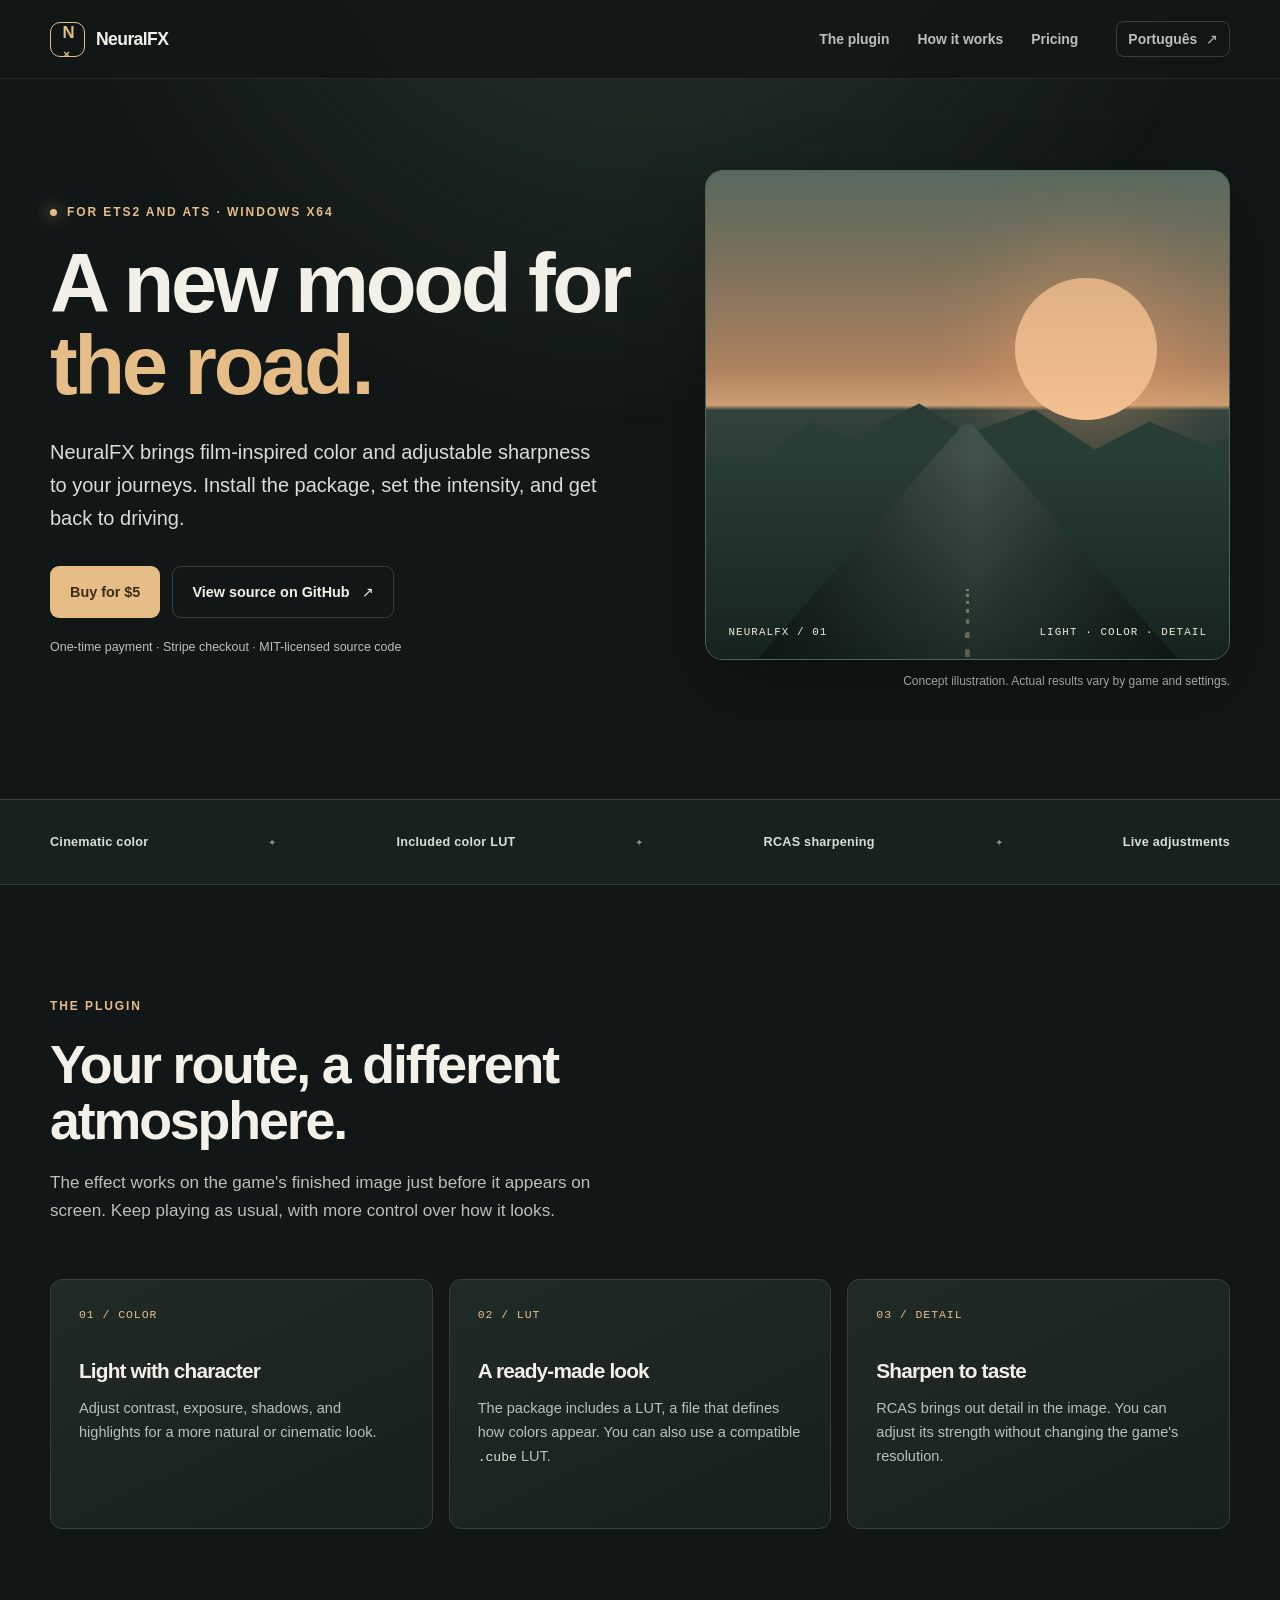
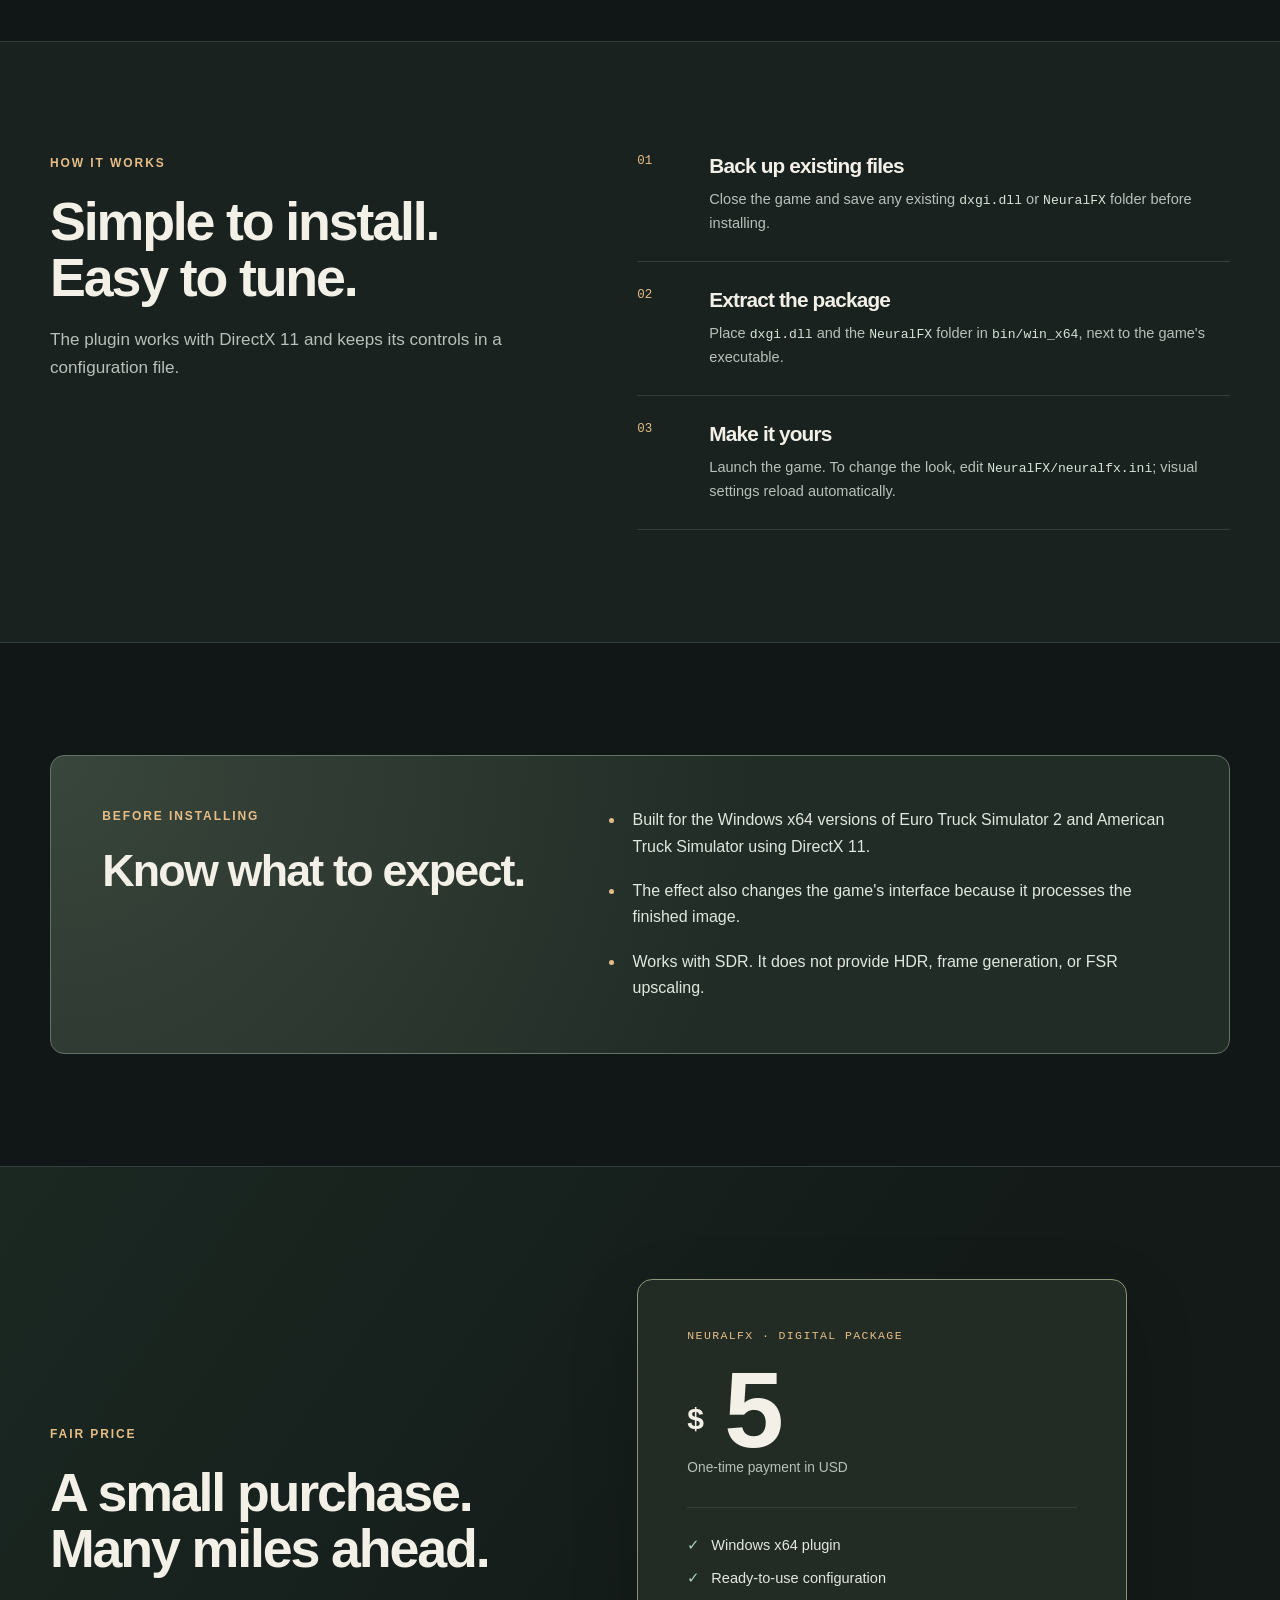
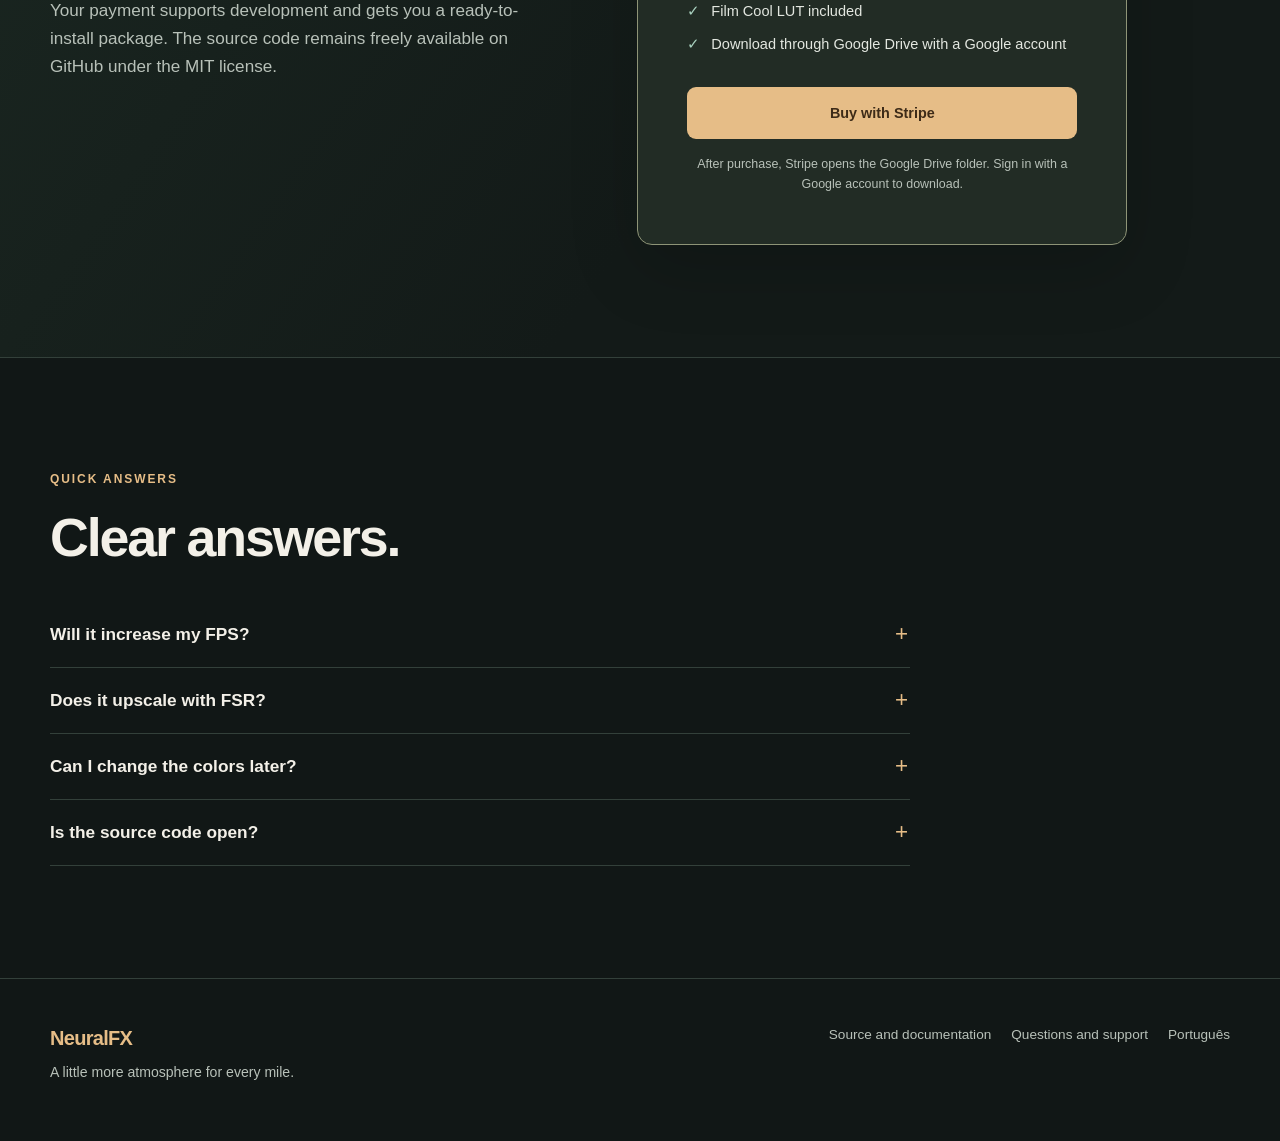
==== site/en/index.html @ a1a9a32c "feat: add bilingual static storefront" ====
<!doctype html>
<html lang="en">
<head>
  <meta charset="utf-8">
  <meta name="viewport" content="width=device-width, initial-scale=1">
  <meta name="theme-color" content="#111716">
  <meta name="description" content="NeuralFX gives ETS2 and ATS a cinematic look with adjustable color, a LUT, and RCAS sharpening. Windows x64 package for $5.">
  <title>NeuralFX — A new mood for the road</title>
  <link rel="icon" type="image/svg+xml" href="../favicon.svg">
  <link rel="alternate" hreflang="en" href="./">
  <link rel="alternate" hreflang="pt-BR" href="../">
  <link rel="stylesheet" href="../styles/base.css">
  <link rel="stylesheet" href="../styles/sections.css">
  <script src="../checkout-config.js" defer></script>
  <script src="../main.js" defer></script>
</head>
<body>
  <a class="skip-link" href="#content">Skip to content</a>
  <header class="site-header">
    <div class="container header-inner">
      <a class="brand" href="../" aria-label="NeuralFX, home"><span class="brand-mark" aria-hidden="true">N<span>×</span></span><span>NeuralFX</span></a>
      <nav class="nav" aria-label="Main navigation">
        <a href="#plugin">The plugin</a>
        <a href="#how-it-works">How it works</a>
        <a href="#pricing">Pricing</a>
      </nav>
      <a class="language-link" href="../" lang="pt-BR" hreflang="pt-BR">Português <span aria-hidden="true">↗</span></a>
    </div>
  </header>

  <main id="content">
    <section class="hero container" aria-labelledby="hero-title">
      <div class="hero-copy">
        <p class="eyebrow"><span class="status-dot" aria-hidden="true"></span> For ETS2 and ATS · Windows x64</p>
        <h1 id="hero-title">A new mood for <em>the road.</em></h1>
        <p class="hero-lead">NeuralFX brings film-inspired color and adjustable sharpness to your journeys. Install the package, set the intensity, and get back to driving.</p>
        <div class="hero-actions">
          <a class="button button-primary checkout-link" data-checkout data-ready-label="Buy for $5" aria-disabled="true">Checkout coming soon</a>
          <a class="button button-secondary" href="https://github.com/aleksanderpalamar/plugin-fsr-est2-ats">View source on GitHub <span aria-hidden="true">↗</span></a>
        </div>
        <p class="hero-small">One-time payment · Stripe checkout · MIT-licensed source code</p>
      </div>
      <div class="hero-art">
        <div class="visual" role="img" aria-label="Illustration of a road at sunset representing the plugin's color treatment">
          <div class="visual-sun"></div>
          <div class="visual-horizon"></div>
          <div class="visual-road"></div>
          <div class="visual-line"></div>
          <div class="visual-label"><span>NEURALFX / 01</span><strong>LIGHT · COLOR · DETAIL</strong></div>
        </div>
        <p class="visual-note">Concept illustration. Actual results vary by game and settings.</p>
      </div>
    </section>

    <section class="feature-strip" aria-label="Key features">
      <div class="container feature-strip-inner">
        <span>Cinematic color</span><span aria-hidden="true">✦</span>
        <span>Included color LUT</span><span aria-hidden="true">✦</span>
        <span>RCAS sharpening</span><span aria-hidden="true">✦</span>
        <span>Live adjustments</span>
      </div>
    </section>

    <section class="section container" id="plugin" aria-labelledby="plugin-title">
      <div class="section-heading"><p class="eyebrow">The plugin</p><h2 id="plugin-title">Your route, a different atmosphere.</h2><p>The effect works on the game's finished image just before it appears on screen. Keep playing as usual, with more control over how it looks.</p></div>
      <div class="feature-grid">
        <article class="feature-card">
          <span class="feature-number">01 / COLOR</span>
          <h3>Light with character</h3>
          <p>Adjust contrast, exposure, shadows, and highlights for a more natural or cinematic look.</p>
        </article>
        <article class="feature-card">
          <span class="feature-number">02 / LUT</span>
          <h3>A ready-made look</h3>
          <p>The package includes a LUT, a file that defines how colors appear. You can also use a compatible <code>.cube</code> LUT.</p>
        </article>
        <article class="feature-card">
          <span class="feature-number">03 / DETAIL</span>
          <h3>Sharpen to taste</h3>
          <p>RCAS brings out detail in the image. You can adjust its strength without changing the game's resolution.</p>
        </article>
      </div>
    </section>

    <section class="section process-section" id="how-it-works" aria-labelledby="process-title">
      <div class="container process-layout">
        <div class="section-heading"><p class="eyebrow">How it works</p><h2 id="process-title">Simple to install. Easy to tune.</h2><p>The plugin works with DirectX 11 and keeps its controls in a configuration file.</p></div>
        <ol class="steps">
          <li><span>01</span><div><h3>Back up existing files</h3><p>Close the game and save any existing <code>dxgi.dll</code> or <code>NeuralFX</code> folder before installing.</p></div></li>
          <li><span>02</span><div><h3>Extract the package</h3><p>Place <code>dxgi.dll</code> and the <code>NeuralFX</code> folder in <code>bin/win_x64</code>, next to the game's executable.</p></div></li>
          <li><span>03</span><div><h3>Make it yours</h3><p>Launch the game. To change the look, edit <code>NeuralFX/neuralfx.ini</code>; visual settings reload automatically.</p></div></li>
        </ol>
      </div>
    </section>

    <section class="section container" aria-labelledby="scope-title">
      <div class="scope-panel"><div><p class="eyebrow">Before installing</p><h2 id="scope-title">Know what to expect.</h2></div><ul><li>Built for the Windows x64 versions of Euro Truck Simulator 2 and American Truck Simulator using DirectX 11.</li><li>The effect also changes the game's interface because it processes the finished image.</li><li>Works with SDR. It does not provide HDR, frame generation, or FSR upscaling.</li></ul></div>
    </section>

    <section class="section pricing-section" id="pricing" aria-labelledby="price-title">
      <div class="container pricing-layout">
        <div class="section-heading"><p class="eyebrow">Fair price</p><h2 id="price-title">A small purchase. Many miles ahead.</h2><p>Your payment supports development and gets you a ready-to-install package. The source code remains freely available on GitHub under the MIT license.</p></div>
        <div class="price-card">
          <p class="price-label">NEURALFX · DIGITAL PACKAGE</p>
          <p class="price"><span>$</span> 5</p>
          <p class="price-frequency">One-time payment in USD</p>
          <ul>
            <li>Windows x64 plugin</li>
            <li>Ready-to-use configuration</li>
            <li>Film Cool LUT included</li>
            <li>Download through Google Drive with a Google account</li>
          </ul>
          <a class="button button-primary checkout-link" data-checkout data-ready-label="Buy with Stripe" aria-disabled="true">Checkout coming soon</a>
          <p class="checkout-status" data-checkout-status data-ready-text="After purchase, Stripe opens the Google Drive folder. Sign in with a Google account to download.">Checkout opens after the download is configured.</p>
        </div>
      </div>
    </section>

    <section class="section container faq-section" aria-labelledby="faq-title">
      <div class="section-heading"><p class="eyebrow">Quick answers</p><h2 id="faq-title">Clear answers.</h2></div>
      <div class="faq-list">
        <details><summary>Will it increase my FPS?</summary><p>No. The focus is image quality. Extra processing can affect performance depending on your computer and chosen settings.</p></details>
        <details><summary>Does it upscale with FSR?</summary><p>No. It uses RCAS sharpening, but it does not increase resolution or generate frames.</p></details>
        <details><summary>Can I change the colors later?</summary><p>Yes. Adjust the settings in <code>neuralfx.ini</code> and replace the <code>.cube</code> LUT with another compatible one.</p></details>
        <details><summary>Is the source code open?</summary><p>Yes. The project is on <a href="https://github.com/aleksanderpalamar/plugin-fsr-est2-ats">GitHub</a> under the MIT license. Buying the package supports the project.</p></details>
      </div>
    </section>
  </main>

  <footer class="site-footer"><div class="container footer-inner"><div><span class="brand footer-brand">NeuralFX</span><p>A little more atmosphere for every mile.</p></div><div class="footer-links"><a href="https://github.com/aleksanderpalamar/plugin-fsr-est2-ats">Source and documentation</a><a href="https://github.com/aleksanderpalamar/plugin-fsr-est2-ats/issues">Questions and support</a><a href="../" lang="pt-BR" hreflang="pt-BR">Português</a></div></div></footer>
</body>
</html>
---- site/styles/base.css ----
:root {
  color-scheme: dark;
  --canvas: #111716;
  --surface: #19211f;
  --surface-soft: #202a27;
  --border: #33403a;
  --text: #f3f0e8;
  --muted: #b8c1b9;
  --accent: #e6bd87;
  --accent-dark: #3d2b18;
  --mint: #a9d1bf;
  font-family: "Aptos", "Segoe UI", "Helvetica Neue", Arial, sans-serif;
  font-synthesis: none;
  text-rendering: optimizeLegibility;
}

* { box-sizing: border-box; }
html { scroll-behavior: smooth; }
body { margin: 0; min-width: 320px; background: var(--canvas); color: var(--text); }
body::before { position: fixed; inset: 0; z-index: -1; content: ""; pointer-events: none; background: radial-gradient(circle at 50% -20%, #2a3830 0, transparent 48%); }
a { color: inherit; }
a:focus-visible, summary:focus-visible { outline: 2px solid var(--accent); outline-offset: 4px; }
button, a { -webkit-tap-highlight-color: transparent; }
code { color: #d7e5d9; font: 0.9em "Cascadia Code", "Consolas", monospace; overflow-wrap: anywhere; }
.container { width: min(100% - 48px, 1180px); margin-inline: auto; }
.skip-link { position: absolute; z-index: 20; top: -80px; left: 16px; padding: 12px 16px; background: var(--accent); color: var(--accent-dark); }
.skip-link:focus { top: 12px; }
.site-header { position: sticky; top: 0; z-index: 10; border-bottom: 1px solid rgba(231, 240, 227, 0.09); background: rgba(17, 23, 22, 0.92); backdrop-filter: blur(16px); }
.header-inner { min-height: 78px; display: flex; align-items: center; gap: 28px; }
.brand { display: inline-flex; align-items: center; gap: 11px; font-size: 1.1rem; font-weight: 750; letter-spacing: -0.035em; text-decoration: none; white-space: nowrap; }
.brand-mark { display: grid; place-items: center; position: relative; width: 35px; height: 35px; border: 1px solid var(--accent); border-radius: 10px; color: var(--accent); font-size: 1.05rem; letter-spacing: -0.12em; }
.brand-mark span { font-size: 0.72rem; transform: translate(-2px, 5px); }
.nav { display: flex; align-items: center; gap: 28px; margin-left: auto; }
.nav a, .language-link { color: var(--muted); font-size: 0.87rem; font-weight: 600; text-decoration: none; transition: color 150ms ease; }
.nav a:hover, .language-link:hover, .footer-links a:hover { color: var(--accent); }
.language-link { margin-left: 10px; padding: 9px 11px; border: 1px solid var(--border); border-radius: 8px; white-space: nowrap; }
.language-link span { margin-left: 5px; }
.eyebrow { display: flex; align-items: center; gap: 10px; margin: 0 0 20px; color: var(--accent); font-size: 0.75rem; font-weight: 800; letter-spacing: 0.16em; text-transform: uppercase; }
.status-dot { width: 7px; height: 7px; border-radius: 50%; background: var(--accent); box-shadow: 0 0 15px var(--accent); }
h1, h2, h3, p { margin-top: 0; }
h1, h2, h3 { letter-spacing: -0.04em; }
h1 { font-size: clamp(3.3rem, 6.5vw, 6.1rem); line-height: 0.99; }
h2 { font-size: clamp(2.35rem, 4.2vw, 4rem); line-height: 1.04; }
h3 { font-size: 1.3rem; line-height: 1.2; }
p, li { line-height: 1.65; }
.button { min-height: 52px; display: inline-flex; align-items: center; justify-content: center; gap: 12px; padding: 13px 19px; border: 1px solid transparent; border-radius: 9px; font-size: 0.9rem; font-weight: 750; text-align: center; text-decoration: none; transition: transform 150ms ease, background-color 150ms ease, border-color 150ms ease; }
.button[href]:hover { transform: translateY(-2px); }
.button-primary { background: var(--accent); color: var(--accent-dark); }
.button-primary[href]:hover { background: #f6ce99; }
.button-secondary { border-color: var(--border); color: var(--text); }
.button-secondary:hover { border-color: var(--accent); }
.button[aria-disabled="true"] { background: #43504a; color: #d9ded8; cursor: not-allowed; }
.section { padding-block: 112px; scroll-margin-top: 72px; }
.section-heading { max-width: 590px; }
.section-heading h2 { margin-bottom: 20px; }
.section-heading > p:last-child { color: var(--muted); font-size: 1.07rem; }
.site-footer { padding: 48px 0 56px; border-top: 1px solid var(--border); }
.footer-inner { display: flex; justify-content: space-between; gap: 32px; }
.footer-brand { color: var(--accent); font-size: 1.25rem; }
.site-footer p { margin: 11px 0 0; color: var(--muted); font-size: 0.88rem; }
.footer-links { display: flex; flex-wrap: wrap; align-items: start; justify-content: end; gap: 20px; }
.footer-links a { color: var(--muted); font-size: 0.85rem; text-decoration: none; }

@media (max-width: 700px) {
  .container { width: min(100% - 32px, 1180px); }
  .header-inner { min-height: 68px; gap: 12px; }
  .nav { display: none; }
  .language-link { margin-left: auto; }
  .section { padding-block: 76px; }
  .footer-inner { flex-direction: column; }
  .footer-links { justify-content: start; }
}

@media (prefers-reduced-motion: reduce) {
  html { scroll-behavior: auto; }
  .button, .nav a, .language-link { transition: none; }
}
---- site/styles/sections.css ----
.hero { min-height: 720px; display: grid; grid-template-columns: 1.06fr 0.94fr; align-items: center; gap: clamp(32px, 5vw, 76px); padding-block: 75px 92px; }
.hero-copy { max-width: 650px; }
.hero h1 { margin-bottom: 29px; }
.hero h1 em { display: block; color: var(--accent); font-style: normal; }
.hero-lead { max-width: 560px; margin-bottom: 31px; color: #d7ded5; font-size: clamp(1.1rem, 1.7vw, 1.25rem); }
.hero-actions { display: flex; flex-wrap: wrap; gap: 12px; }
.hero-small { margin: 19px 0 0; color: var(--muted); font-size: 0.78rem; }
.hero-art { min-width: 0; }
.visual { position: relative; isolation: isolate; height: 490px; overflow: hidden; border: 1px solid #526458; border-radius: 18px; background: linear-gradient(180deg, #637468 0%, #b78863 40%, #d4a377 48%, #33443e 49%, #15231f 100%); box-shadow: 0 28px 80px rgba(0, 0, 0, 0.28); }
.visual::after { position: absolute; inset: 0; z-index: 3; content: ""; background: linear-gradient(180deg, rgba(13, 27, 22, 0.12) 20%, transparent 58%, rgba(8, 18, 16, 0.6)); pointer-events: none; }
.visual-sun { position: absolute; top: 22%; left: 59%; width: 142px; height: 142px; border-radius: 50%; background: #f9c493; box-shadow: 0 0 82px 30px rgba(250, 171, 112, 0.33); }
.visual-horizon { position: absolute; inset: 37% -8% 0; background: #293e36; clip-path: polygon(0 38%, 7% 33%, 15% 36%, 24% 23%, 31% 28%, 42% 17%, 50% 27%, 61% 19%, 71% 32%, 80% 23%, 90% 31%, 100% 20%, 100% 100%, 0 100%); }
.visual-road { position: absolute; z-index: 1; left: 9%; bottom: -1%; width: 82%; height: 49%; background: linear-gradient(90deg, #17201e, #42544b 52%, #17201e); clip-path: polygon(49% 0, 51% 0, 100% 100%, 0 100%); }
.visual-line { position: absolute; z-index: 2; bottom: 0; left: 49.5%; width: 1%; height: 41%; transform: perspective(120px) rotateX(42deg); transform-origin: bottom; background: repeating-linear-gradient(180deg, #efd9b7 0 11px, transparent 11px 31px); opacity: 0.85; }
.visual-label { position: absolute; z-index: 4; right: 22px; bottom: 21px; left: 22px; display: flex; justify-content: space-between; gap: 12px; color: #f5e9d7; font: 0.68rem "Cascadia Code", "Consolas", monospace; letter-spacing: 0.1em; }
.visual-label strong { font-weight: 500; }
.visual-note { margin: 12px 0 0; color: var(--muted); font-size: 0.75rem; text-align: right; }
.feature-strip { border-block: 1px solid var(--border); background: #18211e; }
.feature-strip-inner { min-height: 84px; display: flex; align-items: center; justify-content: space-between; gap: 16px; color: #d9dfd6; font-size: 0.79rem; font-weight: 700; letter-spacing: 0.02em; }
.feature-strip-inner span:nth-child(even) { color: #799489; font-size: 0.65rem; }
.feature-grid { display: grid; grid-template-columns: repeat(3, 1fr); gap: 16px; margin-top: 54px; }
.feature-card { min-height: 250px; padding: 28px; border: 1px solid var(--border); border-radius: 12px; background: linear-gradient(155deg, #202a26, #18201e); }
.feature-number { display: block; margin-bottom: 38px; color: var(--accent); font: 0.72rem "Cascadia Code", "Consolas", monospace; letter-spacing: 0.08em; }
.feature-card h3 { margin-bottom: 12px; }
.feature-card p { margin: 0; color: var(--muted); font-size: 0.91rem; }
.process-section { border-block: 1px solid var(--border); background: #19221f; }
.process-layout { display: grid; grid-template-columns: 0.9fr 1.1fr; align-items: start; gap: clamp(40px, 8vw, 110px); }
.steps { margin: 0; padding: 0; list-style: none; }
.steps li { display: grid; grid-template-columns: 54px 1fr; gap: 18px; padding: 26px 0; border-bottom: 1px solid var(--border); }
.steps li:first-child { padding-top: 0; }
.steps li > span { color: var(--accent); font: 0.78rem "Cascadia Code", "Consolas", monospace; }
.steps h3 { margin-bottom: 8px; }
.steps p { margin: 0; color: var(--muted); font-size: 0.91rem; }
.scope-panel { display: grid; grid-template-columns: 0.85fr 1.15fr; gap: clamp(28px, 6vw, 80px); padding: clamp(28px, 4vw, 54px); border: 1px solid #647368; border-radius: 14px; background: radial-gradient(circle at 0 0, #39463b, #222c27 58%); }
.scope-panel h2 { max-width: 430px; margin-bottom: 0; font-size: clamp(2rem, 3.5vw, 3.15rem); }
.scope-panel ul { display: grid; gap: 18px; margin: 0; padding-left: 22px; color: #e0e7de; }
.scope-panel li { padding-left: 7px; }
.scope-panel li::marker { color: var(--accent); }
.pricing-section { border-block: 1px solid var(--border); background: linear-gradient(125deg, #1b2822, #131a18 60%); }
.pricing-layout { display: grid; grid-template-columns: 0.9fr 1.1fr; align-items: center; gap: clamp(40px, 8vw, 120px); }
.price-card { max-width: 490px; padding: clamp(28px, 5vw, 49px); border: 1px solid #8e9477; border-radius: 15px; background: #222c25; box-shadow: 0 24px 70px rgba(0, 0, 0, 0.16); }
.price-label { margin-bottom: 15px; color: var(--accent); font: 0.72rem "Cascadia Code", "Consolas", monospace; letter-spacing: 0.12em; }
.price { margin-bottom: -7px; font-size: clamp(4.4rem, 9vw, 6.7rem); font-weight: 760; line-height: 1; letter-spacing: -0.08em; }
.price span { font-size: 0.28em; letter-spacing: -0.03em; vertical-align: middle; }
.price-frequency { color: var(--muted); font-size: 0.86rem; }
.price-card ul { display: grid; gap: 9px; margin: 27px 0 31px; padding: 25px 0 0; border-top: 1px solid var(--border); list-style: none; }
.price-card li { display: flex; gap: 11px; color: #e3e7e0; font-size: 0.91rem; }
.price-card li::before { content: "✓"; color: var(--mint); font-weight: 800; }
.price-card .button { width: 100%; }
.checkout-status { margin: 15px 0 0; color: var(--muted); font-size: 0.78rem; text-align: center; }
.faq-section .section-heading { margin-bottom: 36px; }
.faq-list { max-width: 860px; }
.faq-list details { border-bottom: 1px solid var(--border); }
.faq-list summary { position: relative; padding: 22px 42px 22px 0; cursor: pointer; font-size: 1.08rem; font-weight: 700; list-style: none; }
.faq-list summary::-webkit-details-marker { display: none; }
.faq-list summary::after { position: absolute; top: 19px; right: 2px; content: "+"; color: var(--accent); font-size: 1.4rem; font-weight: 400; }
.faq-list details[open] summary::after { content: "−"; }
.faq-list details p { max-width: 730px; margin: 0 0 22px; color: var(--muted); font-size: 0.92rem; }
.faq-list details a { color: var(--accent); }

@media (max-width: 950px) {
  .hero { min-height: 0; grid-template-columns: 1fr; padding-block: 65px 80px; }
  .hero-copy { max-width: 760px; }
  .hero-art { max-width: 760px; }
  .visual { height: 390px; }
  .process-layout, .pricing-layout { grid-template-columns: 1fr; }
  .price-card { max-width: 620px; }
}

@media (max-width: 700px) {
  .hero { padding-block: 57px 64px; }
  .hero-actions { align-items: stretch; flex-direction: column; }
  .visual { height: 310px; }
  .visual-sun { width: 105px; height: 105px; }
  .visual-label { font-size: 0.56rem; }
  .feature-strip-inner { min-height: 92px; justify-content: center; flex-wrap: wrap; gap: 6px 13px; padding-block: 18px; }
  .feature-strip-inner span:nth-child(even) { display: none; }
  .feature-grid { grid-template-columns: 1fr; margin-top: 38px; }
  .feature-card { min-height: 0; }
  .feature-number { margin-bottom: 23px; }
  .scope-panel { grid-template-columns: 1fr; }
  .scope-panel ul { padding-left: 19px; }
  .steps li { grid-template-columns: 38px 1fr; gap: 10px; }
}
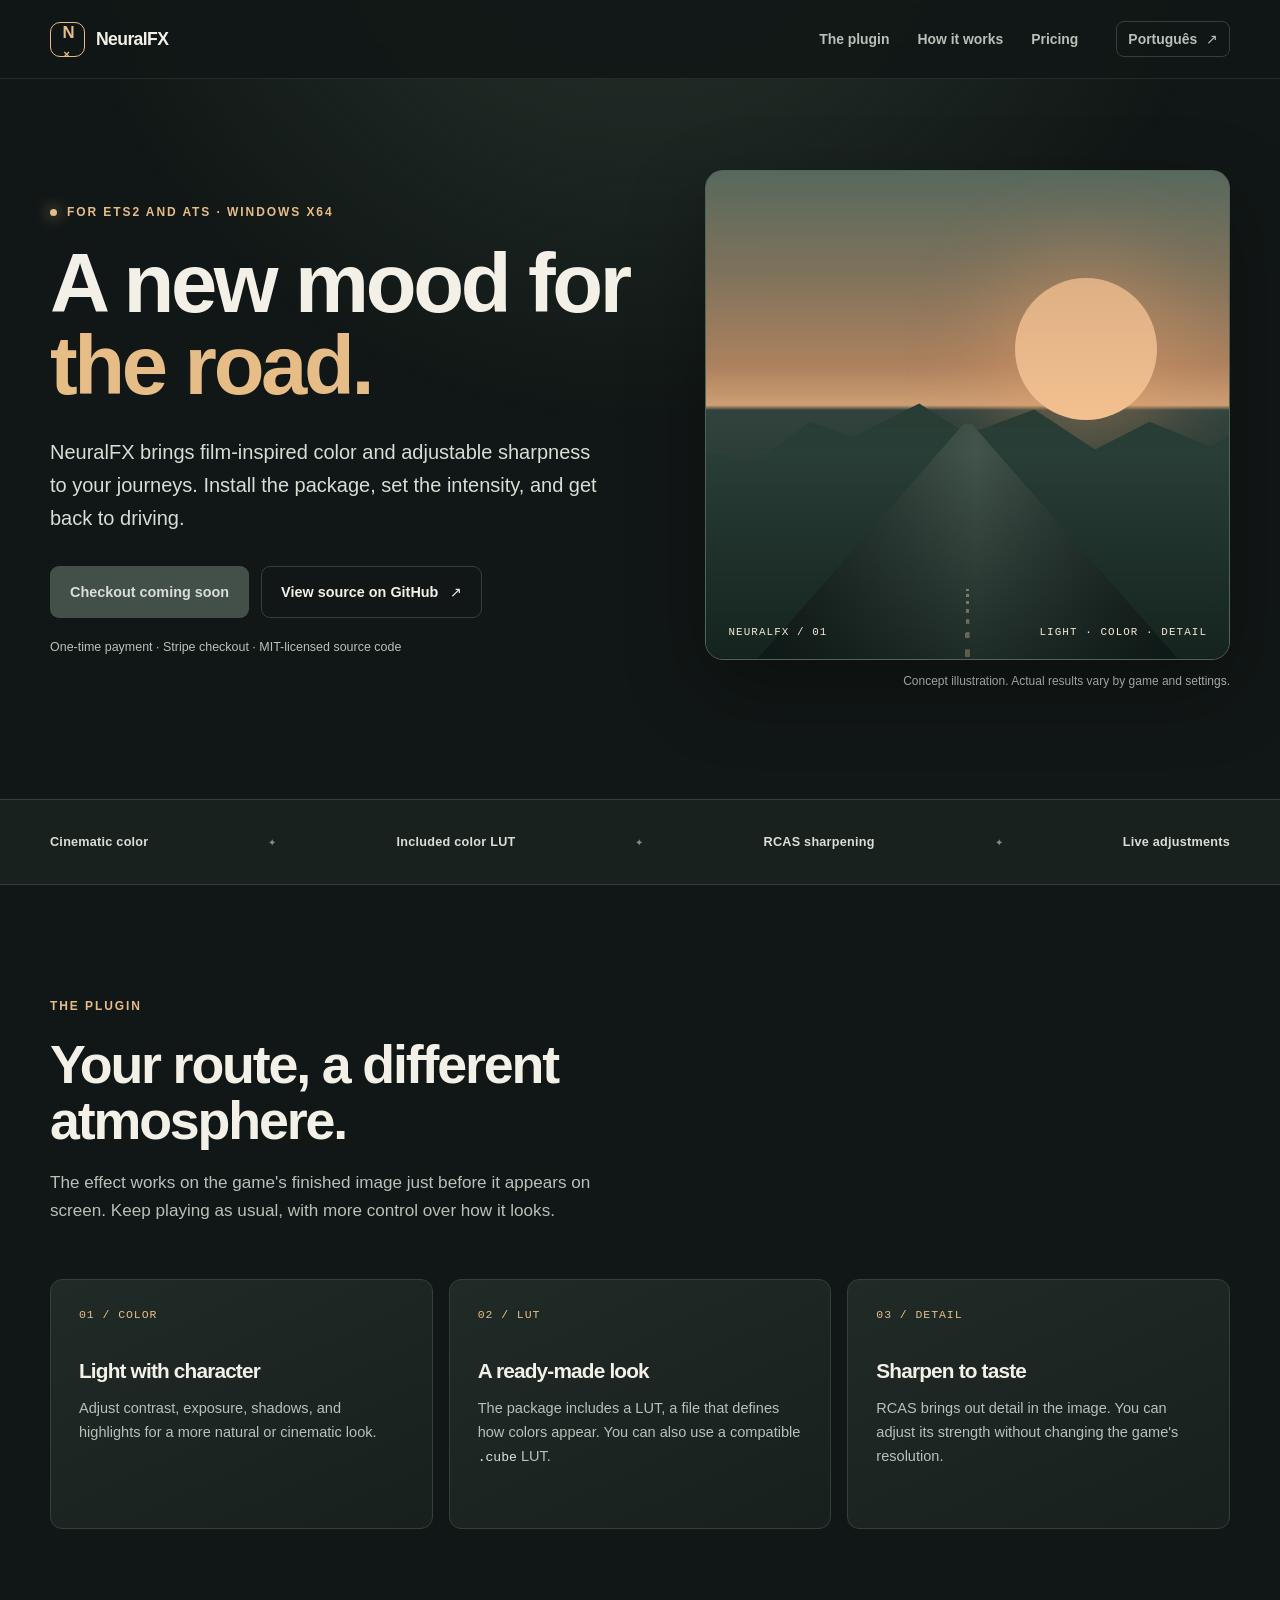
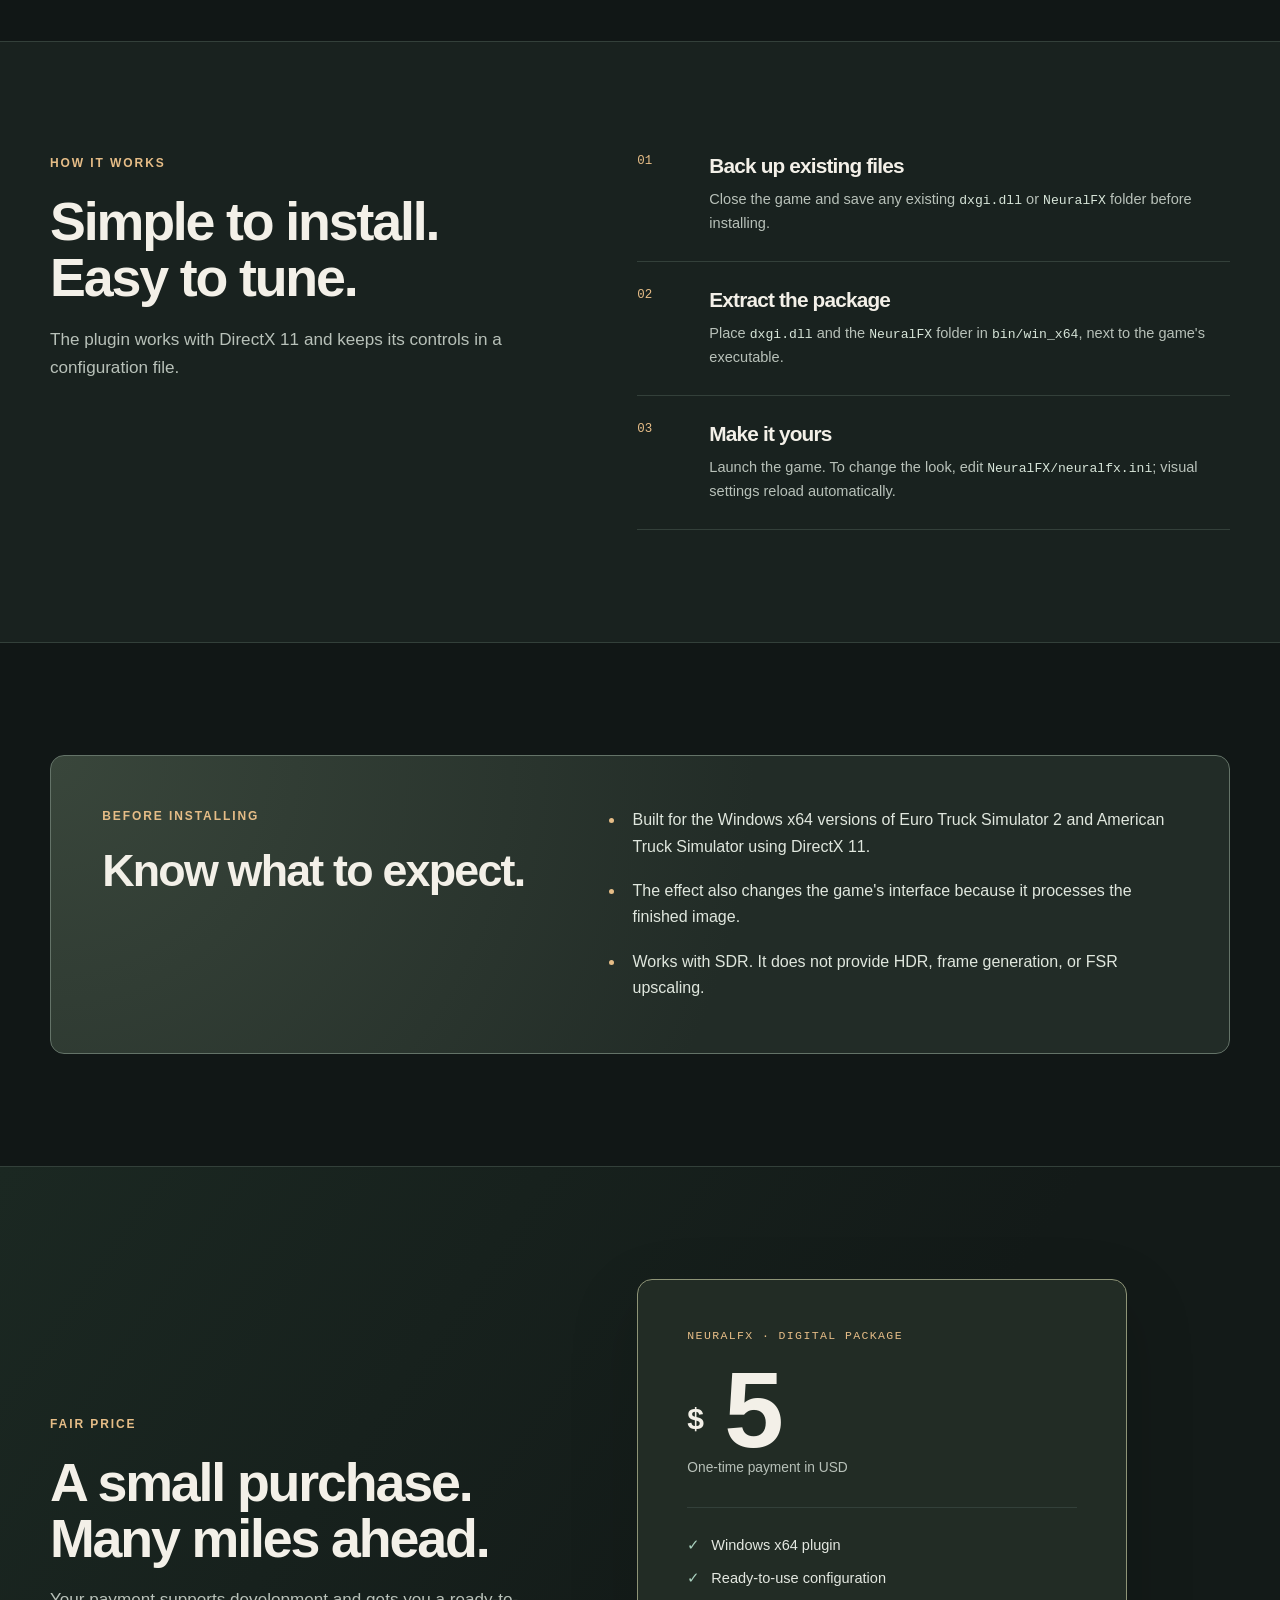
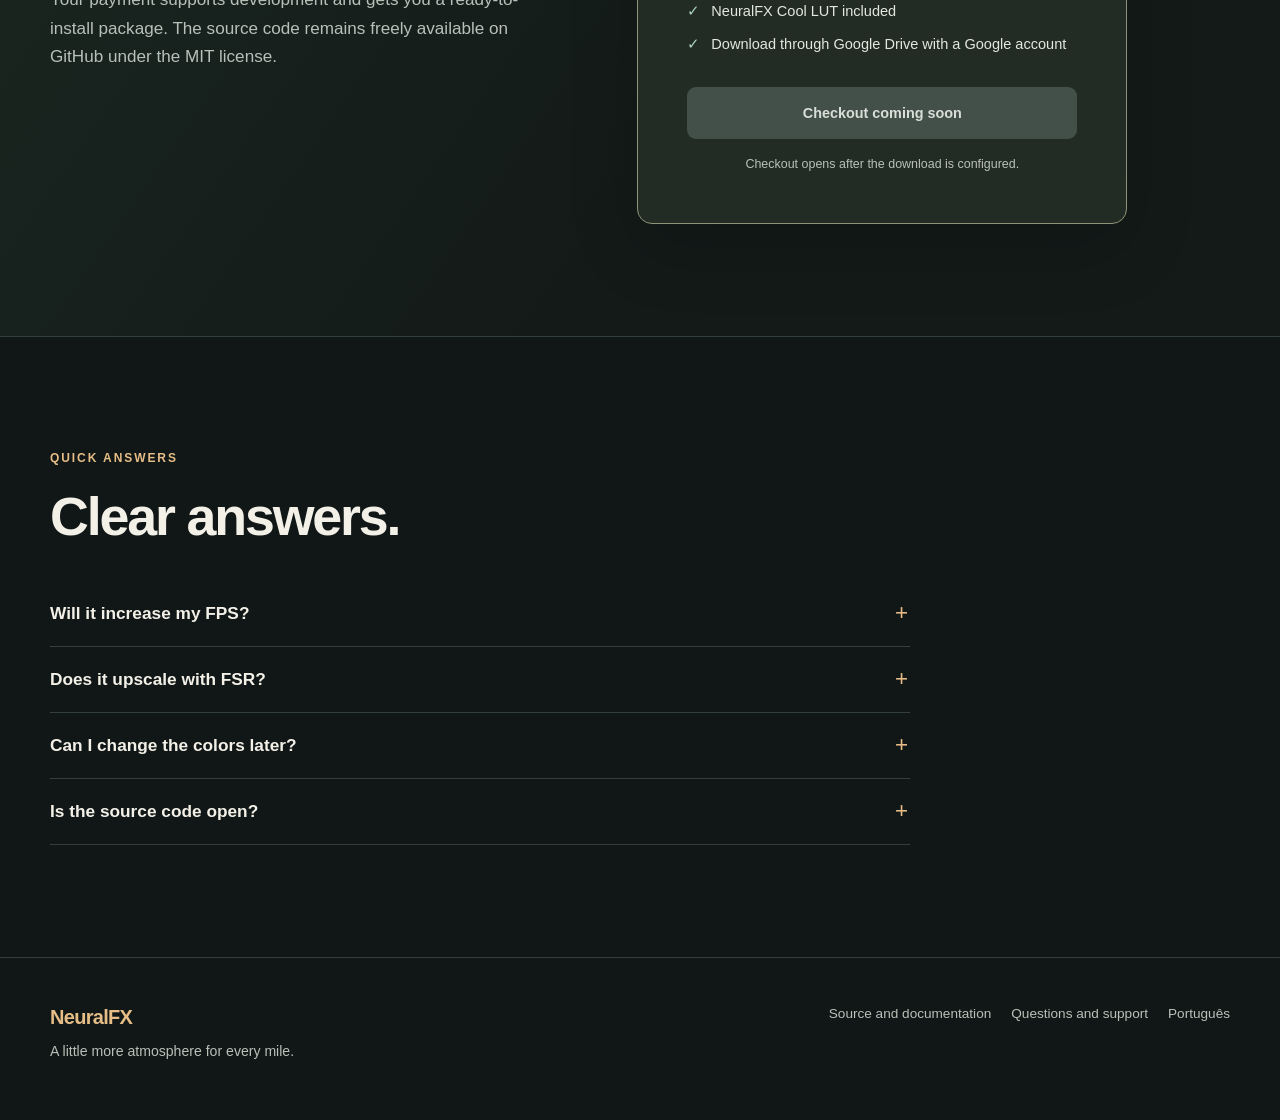
==== commit fc900e04: "fix: include license notices and replace bundled LUT" ====
--- a/site/en/index.html
+++ b/site/en/index.html
@@ -107,7 +107,7 @@
           <ul>
             <li>Windows x64 plugin</li>
             <li>Ready-to-use configuration</li>
-            <li>Film Cool LUT included</li>
+            <li>NeuralFX Cool LUT included</li>
             <li>Download through Google Drive with a Google account</li>
           </ul>
           <a class="button button-primary checkout-link" data-checkout data-ready-label="Buy with Stripe" aria-disabled="true">Checkout coming soon</a>
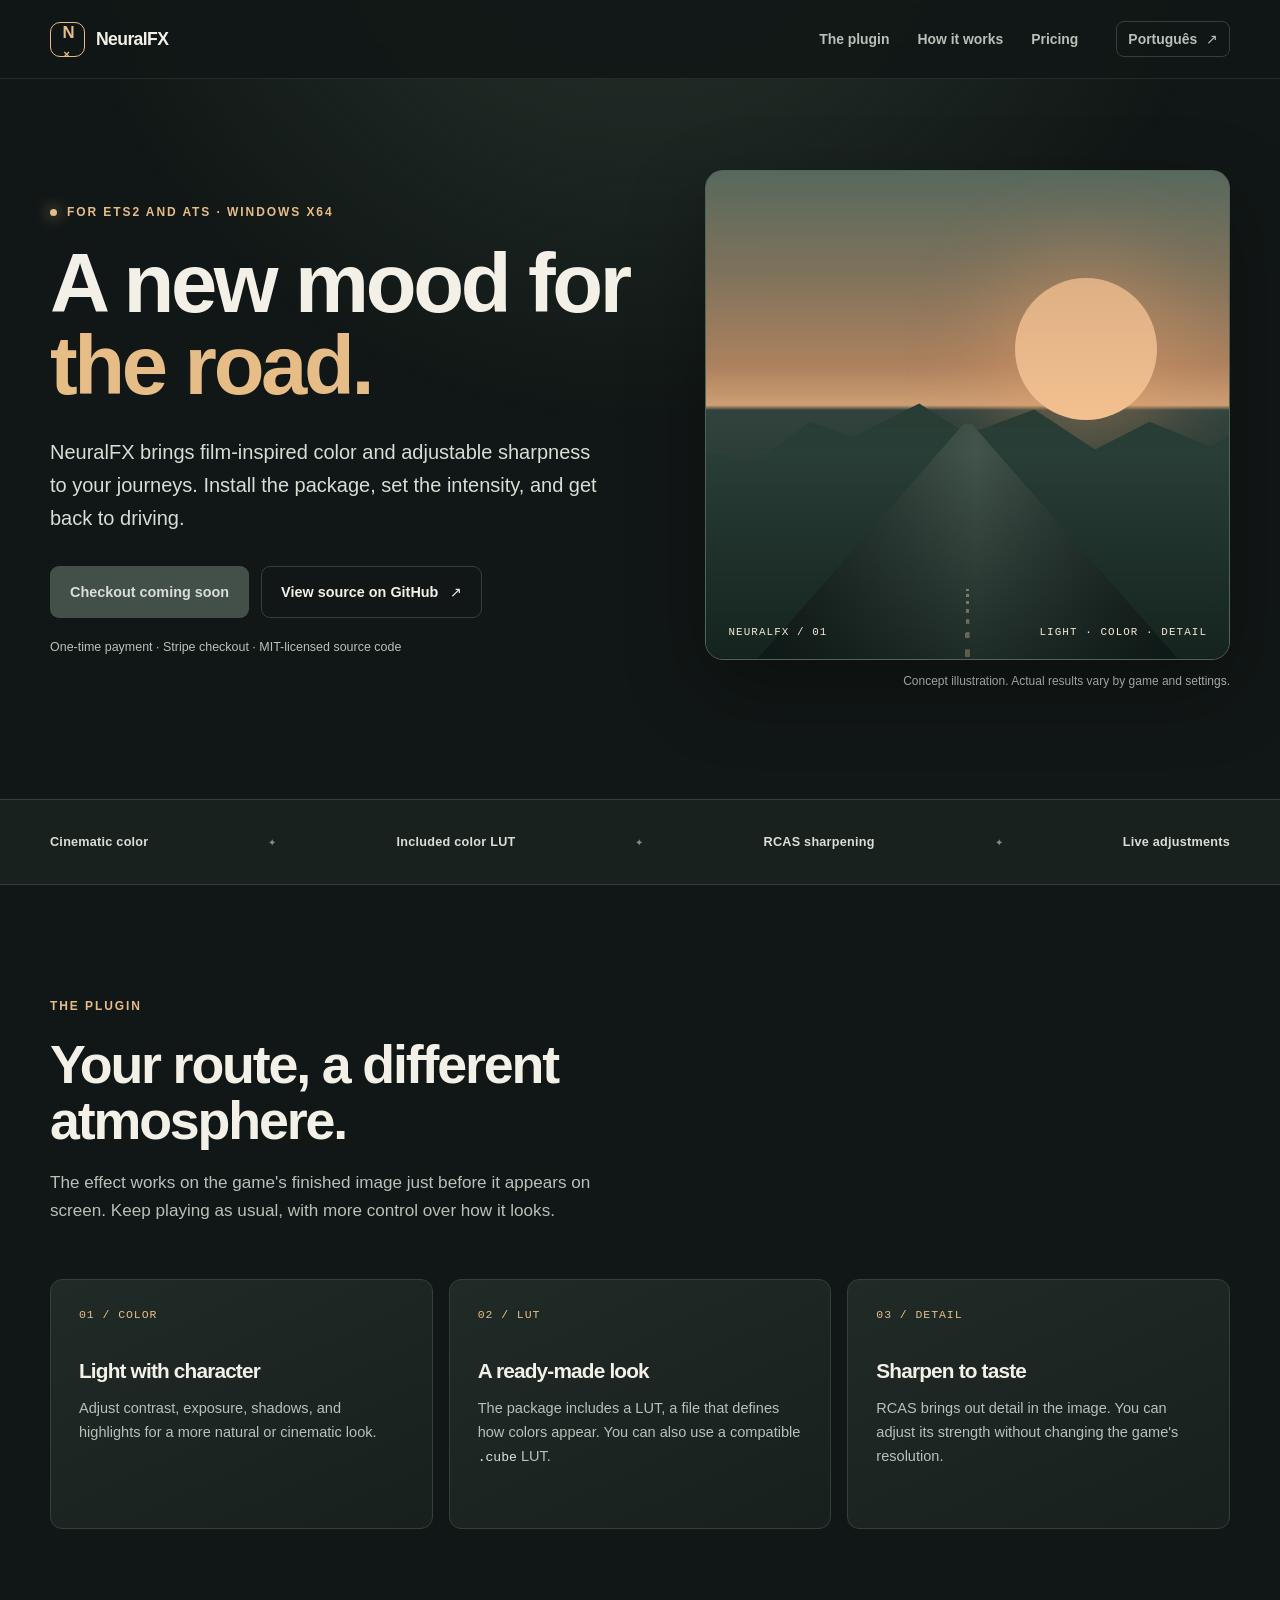
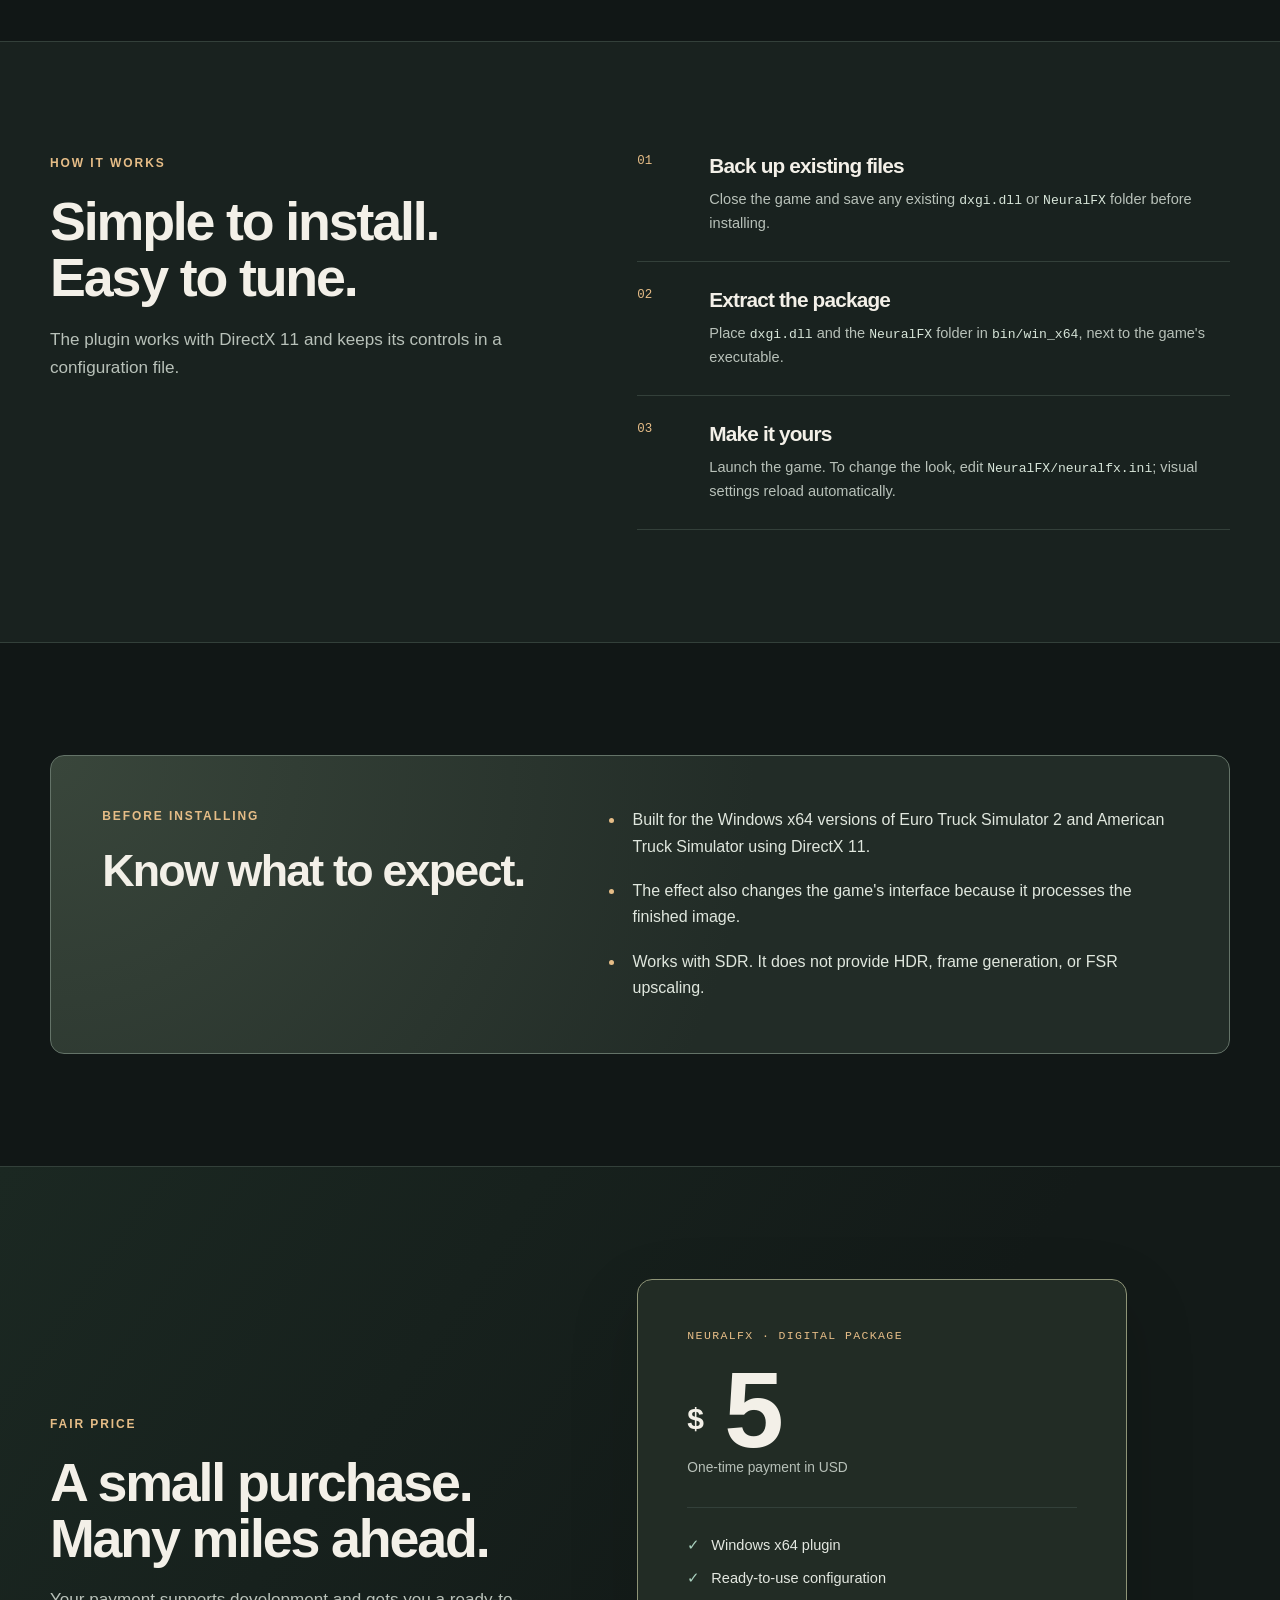
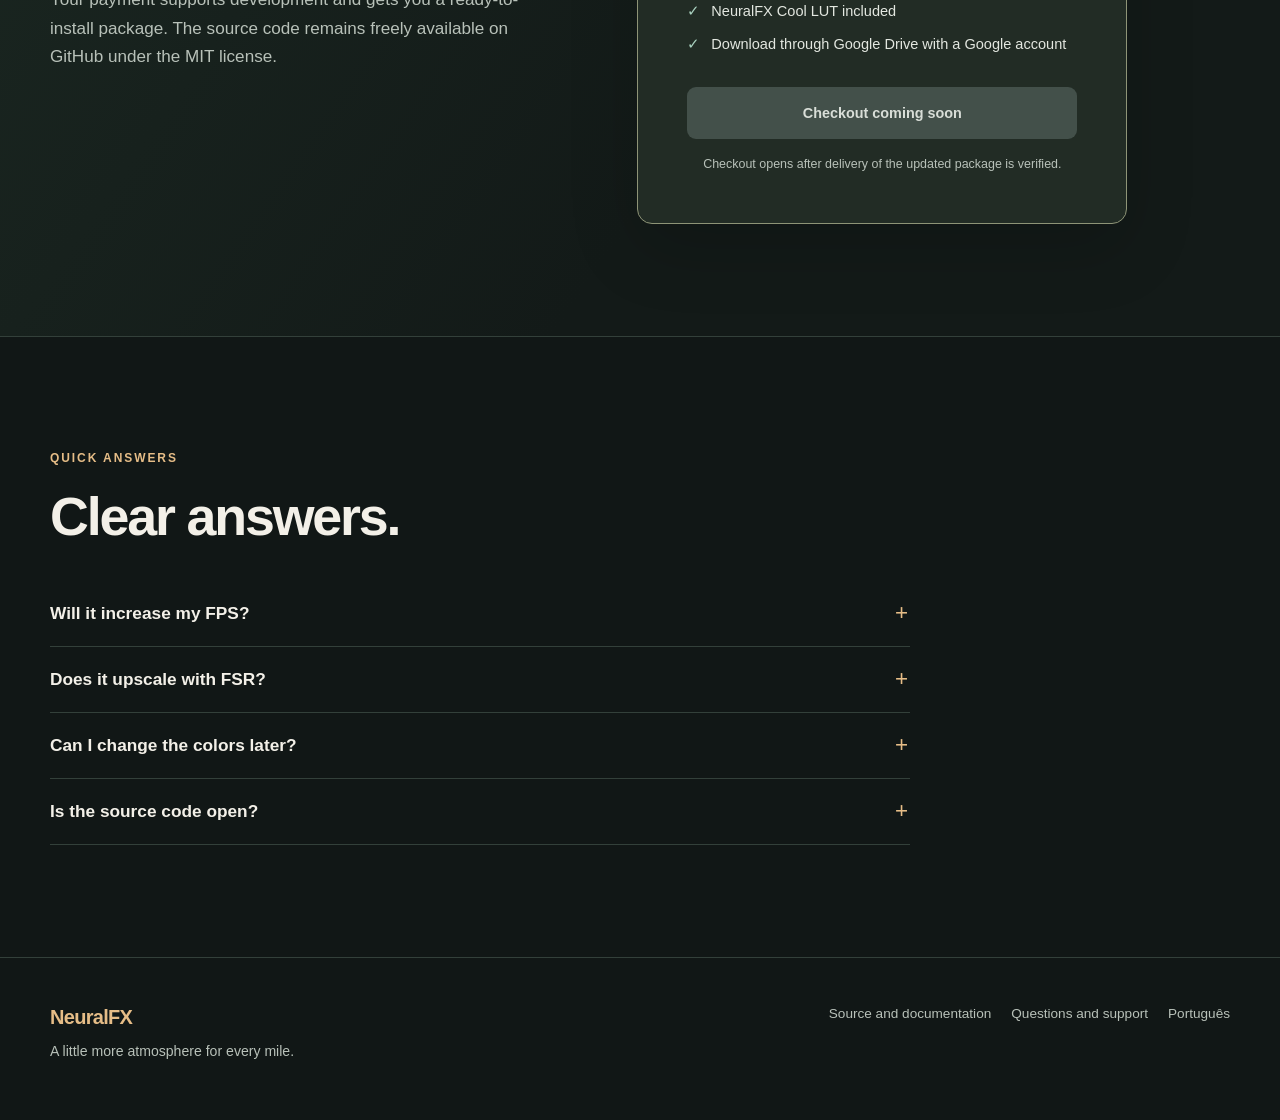
==== commit 6f112b94: "docs: explain temporary checkout closure" ====
--- a/site/en/index.html
+++ b/site/en/index.html
@@ -111,7 +111,7 @@
             <li>Download through Google Drive with a Google account</li>
           </ul>
           <a class="button button-primary checkout-link" data-checkout data-ready-label="Buy with Stripe" aria-disabled="true">Checkout coming soon</a>
-          <p class="checkout-status" data-checkout-status data-ready-text="After purchase, Stripe opens the Google Drive folder. Sign in with a Google account to download.">Checkout opens after the download is configured.</p>
+          <p class="checkout-status" data-checkout-status data-ready-text="After purchase, Stripe opens the Google Drive folder. Sign in with a Google account to download.">Checkout opens after delivery of the updated package is verified.</p>
         </div>
       </div>
     </section>
